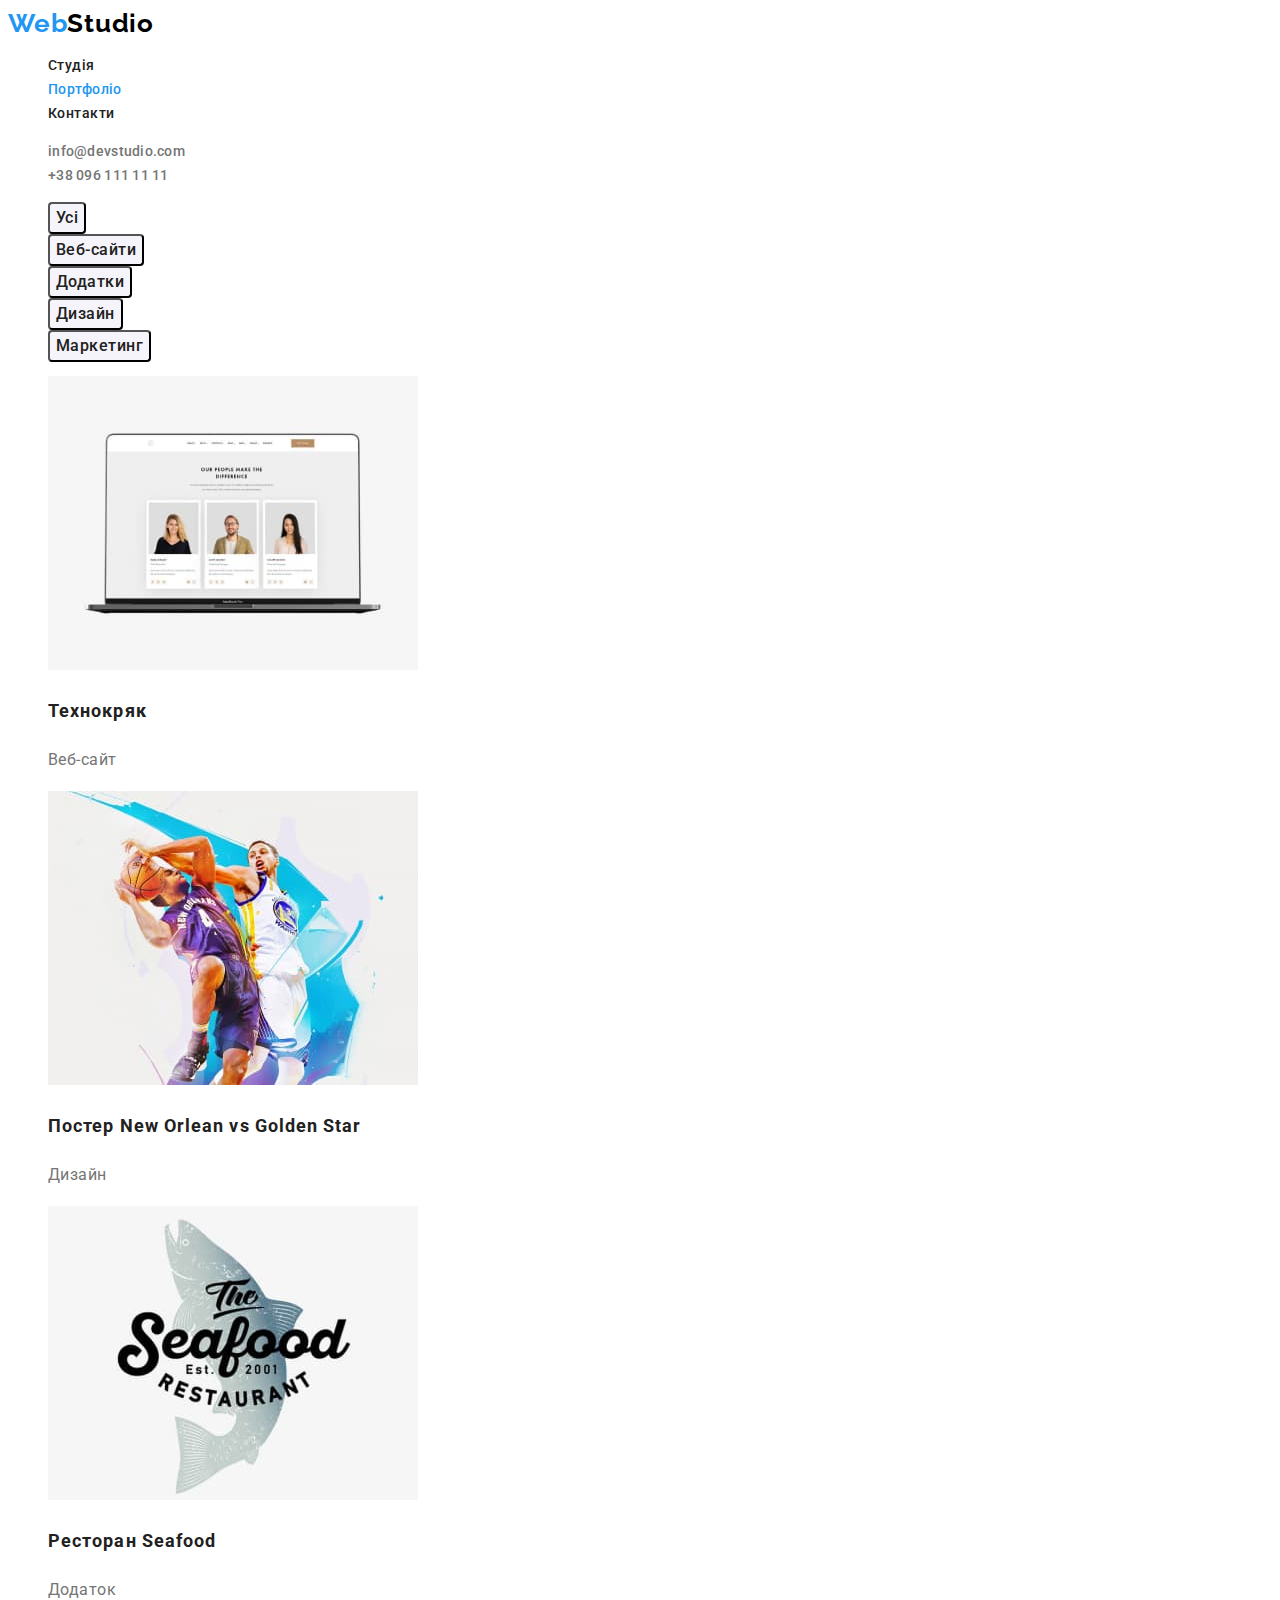
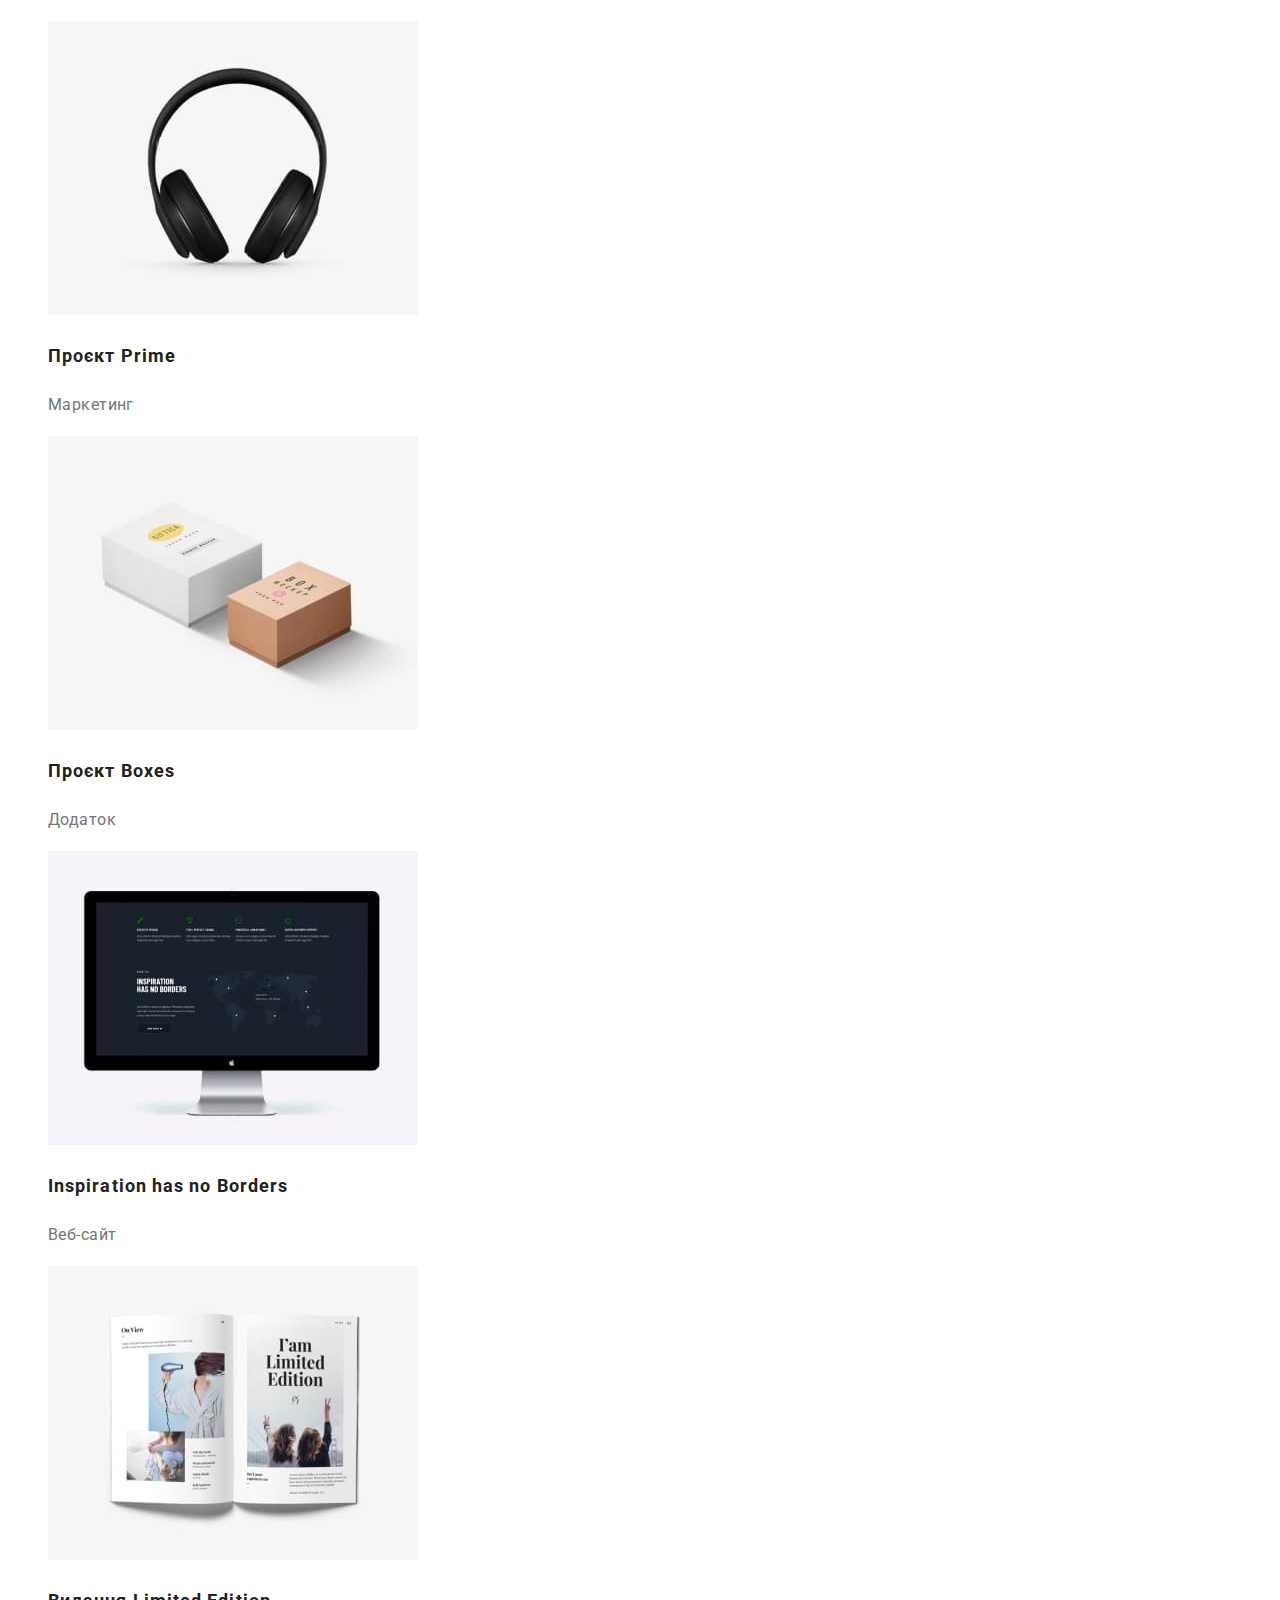
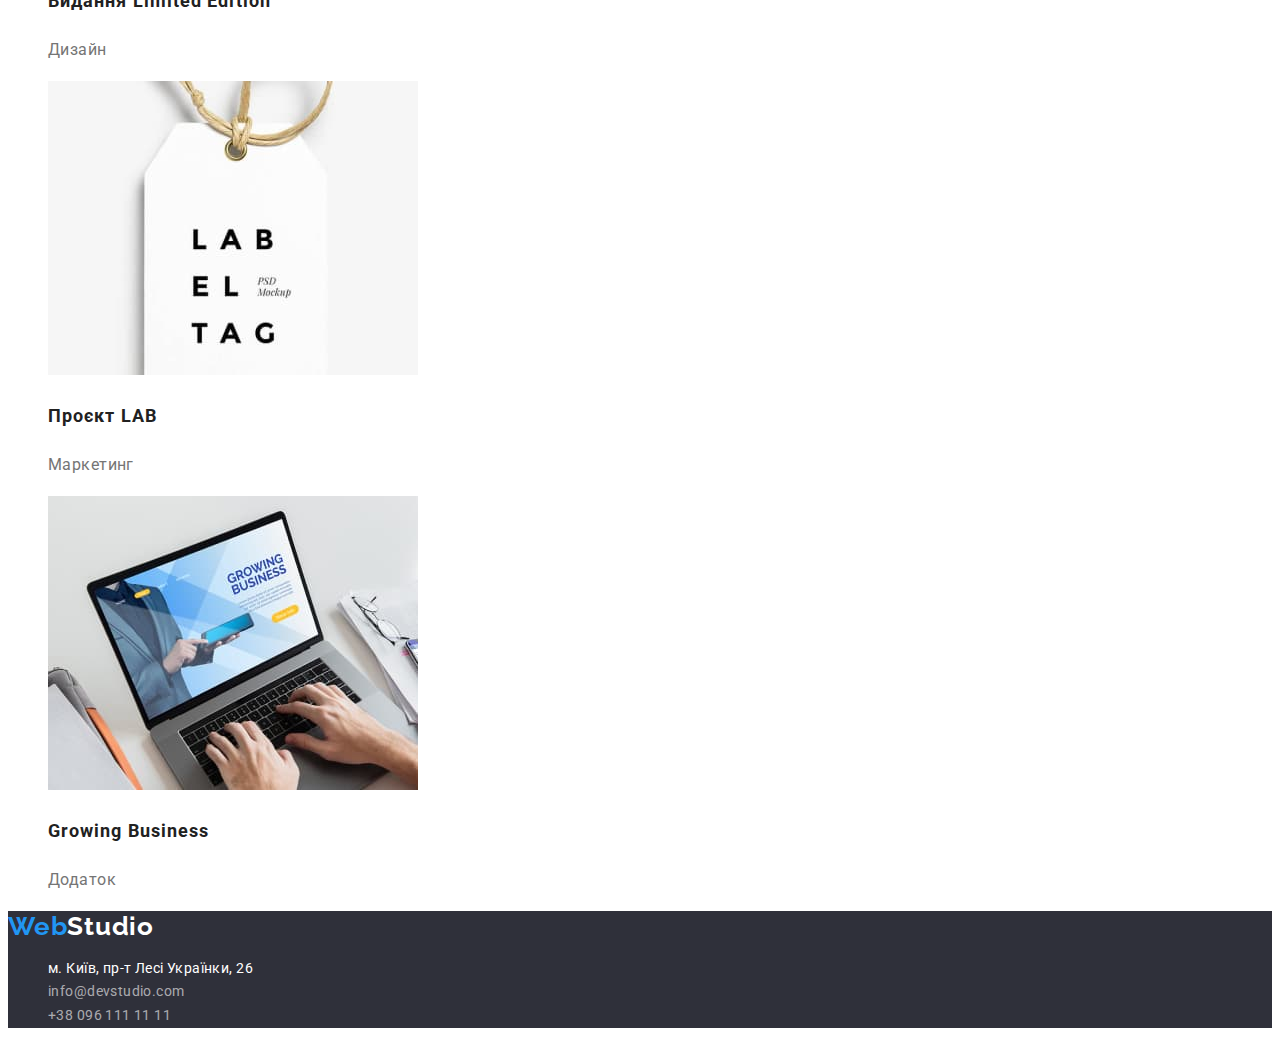
==== portfolio.html @ c6a1ac23 "clone" ====
<!DOCTYPE html>
<html lang="en">
<head>
    <meta charset="UTF-8">
    <meta http-equiv="X-UA-Compatible" content="IE=edge">
    <meta name="viewport" content="width=device-width, initial-scale=1.0">
    <title>Portfolio</title>
    <link rel="stylesheet" href="./css/style.css">
    <link rel="preconnect" href="https://fonts.googleapis.com">
<link rel="preconnect" href="https://fonts.gstatic.com" crossorigin>
<link href="https://fonts.googleapis.com/css2?family=Raleway:wght@700&family=Roboto:wght@400;500;700;900&display=swap" rel="stylesheet">
</head>
<body>
  <!-- Header -->
    <header>
        <nav>
            <a href="./index.html" class="logo">Web<span class="logo-header">Studio</span></a>
            <ul class="list site-nav">
              <li><a href="./index.html" class="link-nav">Студія</a></li>
              <li><a href="./portfolio.html" class="link-nav current">Портфоліо</a></li>
              <li><a href="" class="link-nav">Контакти</a></li>
            </ul>
        </nav>
        <ul class="list">
            <li><a href="mailto:info@devstudio.com" class="contact-head">info@devstudio.com</a></li>
            <li><a href="tel:+380961111111" class="contact-head">+38 096 111 11 11</a></li>
          </ul>
    </header>
    <!-- Main -->
    <main>
      <h1 class="portfolio-hidden">Portfolio</h1>
        <ul class="list portfolio-btn">
            <li><button type="button" class="btn">Усі</button></li>
            <li><button type="button" class="btn">Веб-сайти</button></li>
            <li><button type="button" class="btn">Додатки</button></li>
            <li><button type="button" class="btn">Дизайн</button></li>
            <li><button type="button" class="btn">Маркетинг</button></li>
        </ul>
        <ul class="list">
        <li><img src="./images2/port1.jpg" alt="photo-1" width="370" height="294">
        <h2 class="portfolio-title">Технокряк</h2>
        <p class="portfolio-work">Веб-сайт</p></li>
        <li><img src="./images2/port2.jpg" alt="photo-2" width="370" height="294">
        <h2 class="portfolio-title">Постер New Orlean vs Golden Star</h2>
        <p class="portfolio-work">Дизайн</p></li>
        <li><img src="./images2/port3.jpg" alt="photo-3" width="370" height="294">
        <h2 class="portfolio-title">Ресторан Seafood</h2>
        <p class="portfolio-work">Додаток</p></li>
        <li><img src="./images2/port4.jpg" alt="photo-4" width="370" height="294">
        <h2 class="portfolio-title">Проєкт Prime</h2>
        <p class="portfolio-work">Маркетинг</p></li>
        <li><img src="./images2/port5.jpg" alt="photo-5" width="370" height="294">
        <h2 class="portfolio-title">Проєкт Boxes</h2>
        <p class="portfolio-work">Додаток</p></li>
        <li><img src="./images2/port6.jpg" alt="photo-6" width="370" height="294">
        <h2 class="portfolio-title">Inspiration has no Borders</h2>
        <p class="portfolio-work">Веб-сайт</p></li>
        <li><img src="./images2/port7.jpg" alt="photo-7" width="370" height="294">
        <h2 class="portfolio-title">Видання Limited Edition</h2>
        <p class="portfolio-work">Дизайн</p></li>
        <li><img src="./images2/port8.jpg" alt="photo-8" width="370" height="294">
        <h2 class="portfolio-title">Проєкт LAB</h2>
        <p class="portfolio-work">Маркетинг</p></li>
        <li><img src="./images2/port9.jpg" alt="photo-9" width="370" height="294">
        <h2 class="portfolio-title">Growing Business</h2>
        <p class="portfolio-work">Додаток</p></li>
        </ul>
</main>
    <footer class="footer">
        <a href="./index.html" class="logo">Web<span class="logo-footer">Studio</span></a>
      <address class="adress">
        <ul class="list footer-list">
          <li>
            <a
              href="https://goo.gl/maps/abVn5ZJ4jmGyYHFG7"
              target="blank"
              rel="noopener noreferrer nofollow"
              class="location link"
              >м. Київ, пр-т Лесі Українки, 26</a>
          </li>
          <li>
            <a href="mailto:info@devstudio.com" class="contact-footer">info@devstudio.com</a>
          </li>
          <li>
            <a href="tel:+380961111111" class="contact-footer">+38 096 111 11 11</a>
          </li>
        </ul>
      </address>
    </footer>
    
</body>
</html>
---- css/style.css ----
:root{
    --primary-text-color: #212121;
    --second-text-color: #757575;
    --accent-color: #2196F3;
    --primary-bg-color: #FFFFFF;
    --second-bg-color: #F5F5F5;
    --third-bg-color: #F5F4FA;
    --fourth-bg-color: #2F303A;
    --five-bg-color: #188ce8;
    --black-color: #000000;
    --white-color: #FFFFFF;
    --contact-footer-color: rgba(255, 255, 255, 0.6);

     }
body{
    font-family: 'Roboto', sans-serif;
    color: var(--second-text-color);
    background-color: var(--primary-bg-color);
    font-size: 14px;
    letter-spacing: 0.03em;
    line-height: 1.71;
}


/* Header */
.logo{
    color: var(--accent-color);
    font-family: "Raleway", sans-serif;
  font-weight: 700;
  font-size: 26px;
  line-height: 1.19;
  letter-spacing: 0.03em;
  text-decoration: none;
  
}
.logo-header{
    color: var(--black-color);
}
.list{
    list-style: none;
    
}
.site-nav{
    color: var(--primary-text-color);
}
.site-nav :hover,
.site-nav :focus{
color: var(--accent-color);
}
.site-nav .link-nav.current{
    color: var(--accent-color);
}

.link-nav{
    text-decoration: none;
    color: var(--primary-text-color);
    font-weight: 500;
  line-height: 1.14;
}

.contact-head{
    color: var(--second-text-color);
    text-decoration: none;
    font-weight: 500;
  line-height: 1.14;
  font-size: 14px;
  letter-spacing: 0.02em;
}
.contact-head:hover,
.contact-head:focus{
    color: var(--accent-color);}
    /* Hero */
.hero{
    background-color: var(--fourth-bg-color);
}
.hero-title{
color: var(--primary-bg-color);
font-weight: 900;
font-size: 44px;
line-height: 60px;
text-align: center;
letter-spacing: 0.06em;
text-transform: uppercase;
}
.hero-button{
    font-family: inherit;
    font-weight: 700;
    font-size: 16px;
    line-height: 1.88;
align-items: center;
text-align: center;
letter-spacing: 0.06em;
color: var(--primary-bg-color);
background-color: var(--accent-color);
border-radius: 4px;
cursor: pointer;
}
.hero-button:hover,
.hero-button:focus{
    background-color: var(--five-bg-color);
}
/* Peculiarities */
.visually-hiden{
    position: absolute;
    white-space: nowrap;
    width: 1px;
    height: 1px;
    overflow: hidden;
    border: 0;
    padding: 0;
    clip: rect(0 0 0 0);
    clip-path: inset(50%);
    margin: -1px;
}
.title{
    font-weight: 700;
  letter-spacing: 0.03em;
}
.peculiarities-title{
font-size: 14px;
line-height: 1.14;
letter-spacing: 0.03em;
text-transform: uppercase;
color: var(--primary-text-color);
}
.peculiarities-text{
    color: var(--second-text-color);
    font-weight: 400;
font-size: 14px;
line-height: 1.71;
letter-spacing: 0.03em;
}
/* Our work */
.work-title, .team-title{
    color: var(--primary-text-color);
font-size: 36px;
line-height: 1.17;
text-align: center;
letter-spacing: 0.03em;
}
/* Our team */
.team{
    background-color: var(--third-bg-color)
}
.team-info{
    background-color: var(--primary-bg-color);
}
.name{
    color: var(--primary-text-color);
    font-weight: 500;
font-size: 16px;
line-height: 1.19;
text-align: center;
letter-spacing: 0.03em;
}
.jobs{
    color: var(--second-text-color);
font-size: 16px;
line-height: 1.19;
text-align: center;
}
/* Footer */
.footer{
    background-color: var(--fourth-bg-color);
}
.logo-footer{
    color: var(--white-color);
}
.footer-list{
    letter-spacing: 0.03em;
}
.location{
    color: var(--white-color);
    font-style: normal;
  line-height: 1.71;
  text-decoration: none;
  cursor: pointer;
}
.contact-footer{
    color: var(--contact-footer-color);
    font-style: normal;
  text-decoration: none;
}
.location:hover,
.location:focus,
.contact-footer:hover,
.contact-footer:focus{
    color: var(--accent-color);
}
/* Portfolio */
.portfolio-hidden{
  clip: rect(0 0 0 0);
  clip-path: inset(50%);
  height: 1px;
  overflow: hidden;
  position: absolute;
  white-space: nowrap;
  width: 1px;
}
.btn{
    font-family: inherit;
  font-weight: 500;
  font-size: 16px;
  line-height: 1.63;
  color: var(--primary-text-color);
  background-color: var(--third-bg-color) ;
  border-radius: 4px;
  cursor: pointer;
  text-align: center;
  letter-spacing: 0.03em;
}
.btn:hover,
.btn:focus {
  color: var(--white-color);
  background-color: var(--accent-color) ;
  box-shadow: 0px 3px 1px rgba(0, 0, 0, 0.1), 0px 1px 2px rgba(0, 0, 0, 0.08), 0px 2px 2px rgba(0, 0, 0, 0.12);
}
.portfolio-title{
    color: var(--primary-text-color);
    font-size: 18px;
  line-height: 2;
  letter-spacing: 0.06em;
}
.portfolio-work{
    color: var(--second-text-color);
    font-size: 16px;
  line-height: 1.88;
}
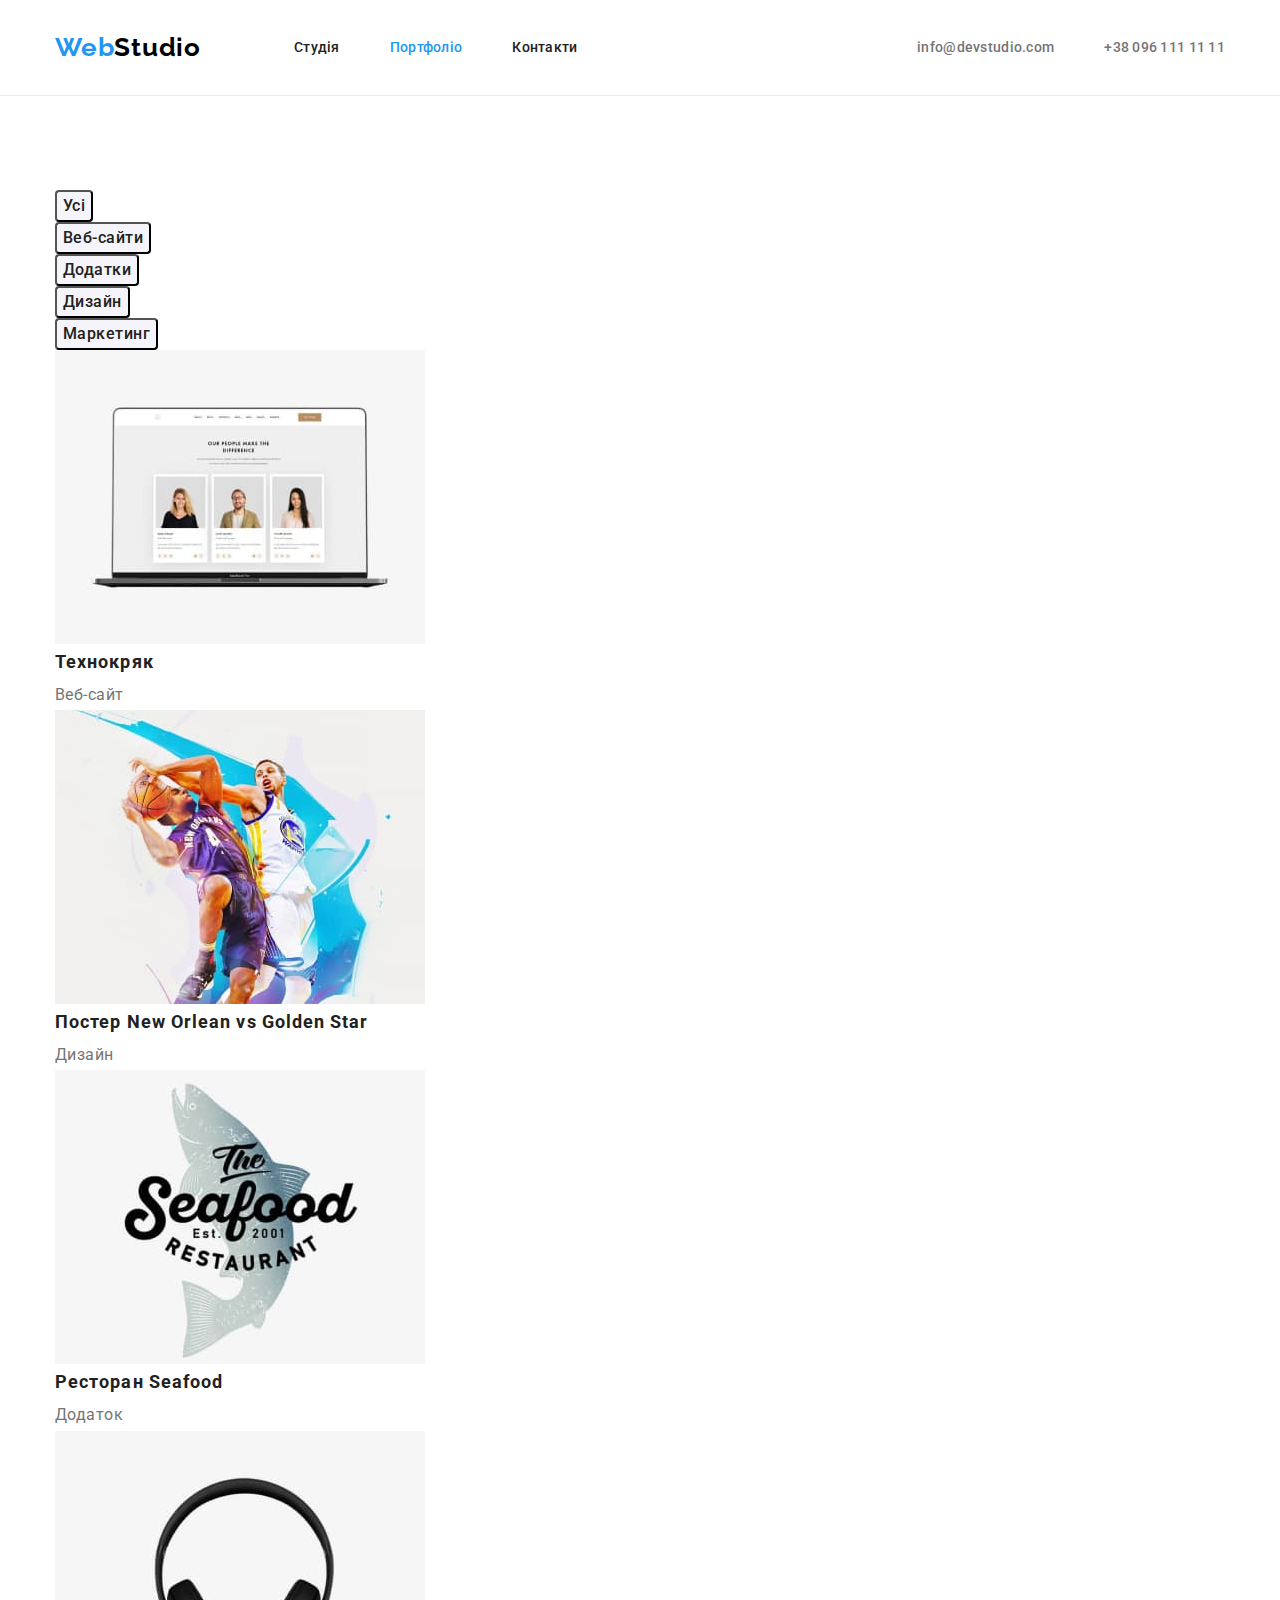
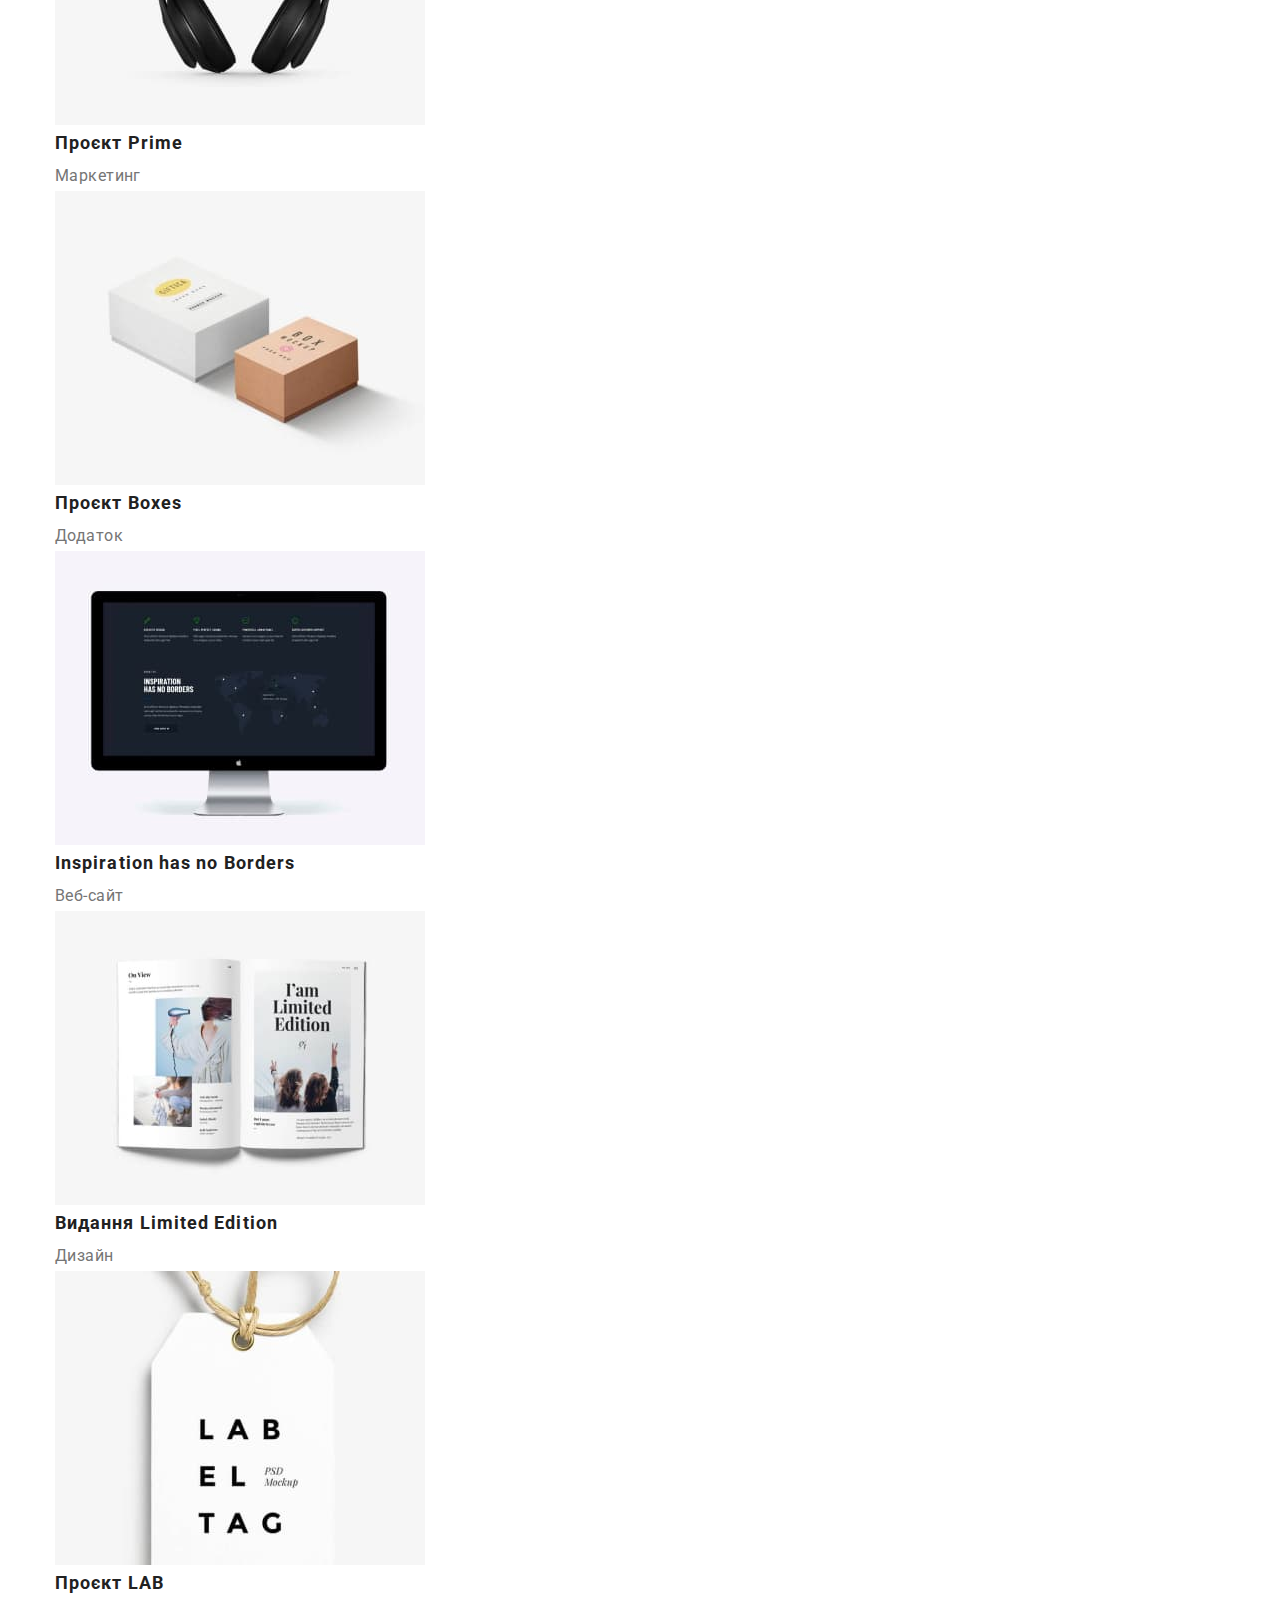
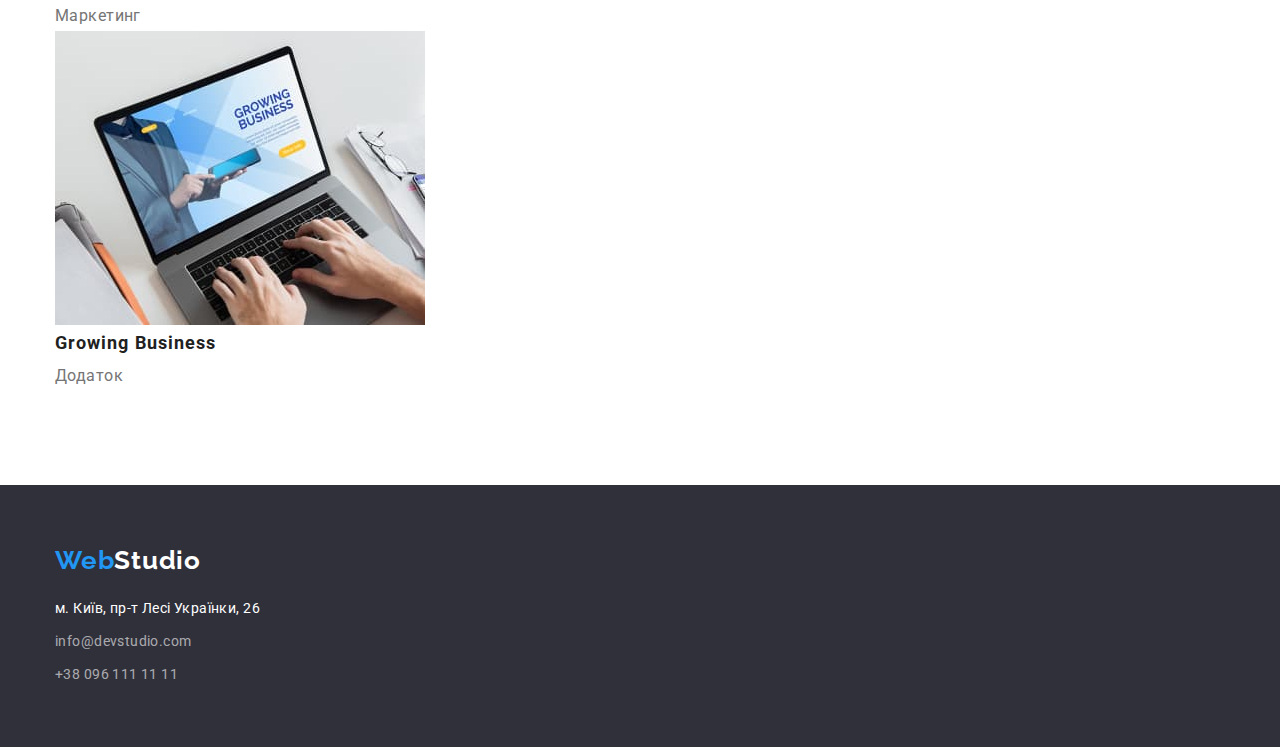
==== commit f3b9d733: "Початок дз-3" ====
--- a/portfolio.html
+++ b/portfolio.html
@@ -1,33 +1,40 @@
 <!DOCTYPE html>
-<html lang="en">
+<html lang="uk">
 <head>
     <meta charset="UTF-8">
     <meta http-equiv="X-UA-Compatible" content="IE=edge">
     <meta name="viewport" content="width=device-width, initial-scale=1.0">
     <title>Portfolio</title>
-    <link rel="stylesheet" href="./css/style.css">
     <link rel="preconnect" href="https://fonts.googleapis.com">
 <link rel="preconnect" href="https://fonts.gstatic.com" crossorigin>
 <link href="https://fonts.googleapis.com/css2?family=Raleway:wght@700&family=Roboto:wght@400;500;700;900&display=swap" rel="stylesheet">
+<link rel="stylesheet"
+      href="https://cdnjs.cloudflare.com/ajax/libs/modern-normalize/1.0.0/modern-normalize.min.css"
+    />
+    <link rel="stylesheet" href="./css/style.css">
 </head>
 <body>
   <!-- Header -->
-    <header>
-        <nav>
-            <a href="./index.html" class="logo">Web<span class="logo-header">Studio</span></a>
+    <header class="header">
+      <div class="container header-nav">
+        <nav class="nav">
+            <a href="./index.html" class="logo logo-nav">Web<span class="logo-header">Studio</span></a>
             <ul class="list site-nav">
-              <li><a href="./index.html" class="link-nav">Студія</a></li>
-              <li><a href="./portfolio.html" class="link-nav current">Портфоліо</a></li>
-              <li><a href="" class="link-nav">Контакти</a></li>
+              <li class="nav-menu"><a href="./index.html" class="link-nav">Студія</a></li>
+              <li class="nav-menu"><a href="./portfolio.html" class="link-nav current">Портфоліо</a></li>
+              <li class="nav-menu"><a href="" class="link-nav">Контакти</a></li>
             </ul>
         </nav>
-        <ul class="list">
-            <li><a href="mailto:info@devstudio.com" class="contact-head">info@devstudio.com</a></li>
-            <li><a href="tel:+380961111111" class="contact-head">+38 096 111 11 11</a></li>
+        <ul class="list site-nav-contact">
+            <li class="nav-menu-contact"><a href="mailto:info@devstudio.com" class="contact-head">info@devstudio.com</a></li>
+            <li class="nav-menu-contact"><a href="tel:+380961111111" class="contact-head">+38 096 111 11 11</a></li>
           </ul>
+        </div>
     </header>
     <!-- Main -->
     <main>
+      <section class="section">
+        <div class="container">
       <h1 class="portfolio-hidden">Portfolio</h1>
         <ul class="list portfolio-btn">
             <li><button type="button" class="btn">Усі</button></li>
@@ -37,40 +44,97 @@
             <li><button type="button" class="btn">Маркетинг</button></li>
         </ul>
         <ul class="list">
-        <li><img src="./images2/port1.jpg" alt="photo-1" width="370" height="294">
+        <li>
+          <a href="#" class="link-portfolio">
+          <img src="./images2/port1.jpg" alt="photo-1" width="370" height="294">
+          <div>
         <h2 class="portfolio-title">Технокряк</h2>
-        <p class="portfolio-work">Веб-сайт</p></li>
-        <li><img src="./images2/port2.jpg" alt="photo-2" width="370" height="294">
+        <p class="portfolio-work">Веб-сайт</p>
+      </div>
+      </a>
+      </li>
+        <li>
+          <a href="#" class="link-portfolio">
+          <img src="./images2/port2.jpg" alt="photo-2" width="370" height="294">
+          <div class="works-examples">
         <h2 class="portfolio-title">Постер New Orlean vs Golden Star</h2>
-        <p class="portfolio-work">Дизайн</p></li>
-        <li><img src="./images2/port3.jpg" alt="photo-3" width="370" height="294">
+        <p class="portfolio-work">Дизайн</p>
+      </div>
+      </a>
+      </li>
+        <li>
+        <a href="#" class="link-portfolio">
+          <img src="./images2/port3.jpg" alt="photo-3" width="370" height="294">
+          <div class="works-examples">
         <h2 class="portfolio-title">Ресторан Seafood</h2>
-        <p class="portfolio-work">Додаток</p></li>
-        <li><img src="./images2/port4.jpg" alt="photo-4" width="370" height="294">
+        <p class="portfolio-work">Додаток</p>
+      </div>
+      </a>
+      </li>
+        <li>
+          <a href="#" class="link-portfolio">
+          <img src="./images2/port4.jpg" alt="photo-4" width="370" height="294">
+          <div class="works-examples">
         <h2 class="portfolio-title">Проєкт Prime</h2>
-        <p class="portfolio-work">Маркетинг</p></li>
-        <li><img src="./images2/port5.jpg" alt="photo-5" width="370" height="294">
+        <p class="portfolio-work">Маркетинг</p>
+      </div>
+      </a>
+      </li>
+        <li>
+          <a href="#" class="link-portfolio">
+          <img src="./images2/port5.jpg" alt="photo-5" width="370" height="294">
+          <div class="works-examples">
         <h2 class="portfolio-title">Проєкт Boxes</h2>
-        <p class="portfolio-work">Додаток</p></li>
-        <li><img src="./images2/port6.jpg" alt="photo-6" width="370" height="294">
+        <p class="portfolio-work">Додаток</p>
+      </div>
+      </a>
+      </li>
+        <li>
+          <a href="#" class="link-portfolio">
+          <img src="./images2/port6.jpg" alt="photo-6" width="370" height="294">
+          <div class="works-examples">
         <h2 class="portfolio-title">Inspiration has no Borders</h2>
-        <p class="portfolio-work">Веб-сайт</p></li>
-        <li><img src="./images2/port7.jpg" alt="photo-7" width="370" height="294">
+        <p class="portfolio-work">Веб-сайт</p>
+      </div>
+      </a>
+      </li>
+        <li>
+          <a href="#" class="link-portfolio">
+          <img src="./images2/port7.jpg" alt="photo-7" width="370" height="294">
+          <div class="works-examples">
         <h2 class="portfolio-title">Видання Limited Edition</h2>
-        <p class="portfolio-work">Дизайн</p></li>
-        <li><img src="./images2/port8.jpg" alt="photo-8" width="370" height="294">
+        <p class="portfolio-work">Дизайн</p>
+      </div>
+        </a>
+      </li>
+        <li>
+          <a href="#" class="link-portfolio">
+          <img src="./images2/port8.jpg" alt="photo-8" width="370" height="294">
+          <div class="works-examples">
         <h2 class="portfolio-title">Проєкт LAB</h2>
-        <p class="portfolio-work">Маркетинг</p></li>
-        <li><img src="./images2/port9.jpg" alt="photo-9" width="370" height="294">
+        <p class="portfolio-work">Маркетинг</p>
+      </div>
+      </a>
+      </li>
+        <li>
+          <a href="#" class="link-portfolio">
+          <img src="./images2/port9.jpg" alt="photo-9" width="370" height="294">
+          <div class="works-examples">
         <h2 class="portfolio-title">Growing Business</h2>
-        <p class="portfolio-work">Додаток</p></li>
+        <p class="portfolio-work">Додаток</p>
+      </div>
+      </a>
+      </li>
         </ul>
+      </div>
+      </section>
 </main>
     <footer class="footer">
+      <div class="container container-footer">
         <a href="./index.html" class="logo">Web<span class="logo-footer">Studio</span></a>
       <address class="adress">
         <ul class="list footer-list">
-          <li>
+          <li class="adress-item">
             <a
               href="https://goo.gl/maps/abVn5ZJ4jmGyYHFG7"
               target="blank"
@@ -78,14 +142,15 @@
               class="location link"
               >м. Київ, пр-т Лесі Українки, 26</a>
           </li>
-          <li>
+          <li class="adress-item">
             <a href="mailto:info@devstudio.com" class="contact-footer">info@devstudio.com</a>
           </li>
-          <li>
+          <li class="adress-item">
             <a href="tel:+380961111111" class="contact-footer">+38 096 111 11 11</a>
           </li>
         </ul>
       </address>
+    </div>
     </footer>
     
 </body>
--- a/css/style.css
+++ b/css/style.css
@@ -9,6 +9,7 @@
     --five-bg-color: #188ce8;
     --black-color: #000000;
     --white-color: #FFFFFF;
+    --color-accent-two: #ECECEC;
     --contact-footer-color: rgba(255, 255, 255, 0.6);
 
      }
@@ -20,9 +21,57 @@
     letter-spacing: 0.03em;
     line-height: 1.71;
 }
+button{
+    font-family: inherit;
+}
+h1,
+h2,
+h3,
+h4,
+p{
+  margin-top: 0;
+  margin-bottom: 0;
+}
+ul{
+  margin-top: 0;
+  margin-bottom: 0;
+  padding-left: 0;
+}
+img{
+    display: block;
+}
+.list{
+    list-style: none;
+}
+.container{
+    width: 1200px;
+  margin-left: auto;
+  margin-right: auto;
+  padding-left: 15px;
+  padding-right: 15px;
+}
+.section {
+    padding-top: 94px;
+    padding-bottom: 94px;
+  }
 
 
 /* Header */
+.header{
+    border-bottom: 1px solid var(--color-accent-two);
+    padding-top: 32px;
+    padding-bottom: 32px;
+}
+
+.header-nav{
+    display: flex;
+    border-bottom: 1px var(--color-accent-two);
+    align-items: center;
+    justify-content: space-between;
+}
+.nav{
+    display: flex;
+}
 .logo{
     color: var(--accent-color);
     font-family: "Raleway", sans-serif;
@@ -30,18 +79,24 @@
   font-size: 26px;
   line-height: 1.19;
   letter-spacing: 0.03em;
-  text-decoration: none;
-  
+  text-decoration: none; 
 }
 .logo-header{
+    font-family: 'Raleway', sans-serif;
+  font-style: normal;
+  font-weight: 700;
+  font-size: 26px;
+  line-height: 1.19;  
     color: var(--black-color);
 }
-.list{
-    list-style: none;
-    
-}
+.logo-nav{
+    margin-right: 93px;
+}
+
 .site-nav{
     color: var(--primary-text-color);
+    display: flex;
+  align-items: center;
 }
 .site-nav :hover,
 .site-nav :focus{
@@ -52,12 +107,22 @@
 }
 
 .link-nav{
+    padding-top: 32px;
+    padding-bottom: 32px;
+
     text-decoration: none;
     color: var(--primary-text-color);
     font-weight: 500;
   line-height: 1.14;
-}
-
+  letter-spacing: 0.02em;
+}
+.nav-menu:not(:last-child){
+    margin-right: 50px;
+}
+.site-nav-contact{
+    display: flex;
+  align-items: center;
+}
 .contact-head{
     color: var(--second-text-color);
     text-decoration: none;
@@ -69,11 +134,28 @@
 .contact-head:hover,
 .contact-head:focus{
     color: var(--accent-color);}
+.nav-menu-contact:not(:first-child){
+    margin-left: 50px;
+}    
+
+
+
     /* Hero */
 .hero{
+    padding-top: 200px;
+    padding-bottom: 200px;
+
     background-color: var(--fourth-bg-color);
 }
+.container-hero{
+    display: flex;
+}
 .hero-title{
+    width: 696px;
+    margin-left: auto;
+    margin-right: auto;
+    margin-bottom: 30px;
+
 color: var(--primary-bg-color);
 font-weight: 900;
 font-size: 44px;
@@ -83,6 +165,18 @@
 text-transform: uppercase;
 }
 .hero-button{
+    left: 692px;
+    top: 430px;
+
+    width: 216px;
+    height: 50px;
+    margin: 0 auto;
+    display: block;
+
+    box-shadow: 0px 4px 4px rgba(0, 0, 0, 0.15);
+    border-radius: 4px;
+    border: 0;
+
     font-family: inherit;
     font-weight: 700;
     font-size: 16px;
@@ -99,6 +193,8 @@
 .hero-button:focus{
     background-color: var(--five-bg-color);
 }
+
+
 /* Peculiarities */
 .visually-hiden{
     position: absolute;
@@ -138,6 +234,9 @@
 text-align: center;
 letter-spacing: 0.03em;
 }
+
+
+
 /* Our team */
 .team{
     background-color: var(--third-bg-color)
@@ -159,9 +258,22 @@
 line-height: 1.19;
 text-align: center;
 }
+
+
+
 /* Footer */
 .footer{
+    padding-top: 60px;
+    padding-bottom: 60px;
+
     background-color: var(--fourth-bg-color);
+}
+.adress{
+    margin-top: 20px;
+}
+.adress-item:nth-child(2n){
+    margin-top: 9px;
+    margin-bottom: 9px;
 }
 .logo-footer{
     color: var(--white-color);
@@ -174,7 +286,6 @@
     font-style: normal;
   line-height: 1.71;
   text-decoration: none;
-  cursor: pointer;
 }
 .contact-footer{
     color: var(--contact-footer-color);
@@ -187,6 +298,9 @@
 .contact-footer:focus{
     color: var(--accent-color);
 }
+
+
+
 /* Portfolio */
 .portfolio-hidden{
   clip: rect(0 0 0 0);
@@ -196,6 +310,9 @@
   position: absolute;
   white-space: nowrap;
   width: 1px;
+}
+.link-portfolio{
+    text-decoration: none;
 }
 .btn{
     font-family: inherit;
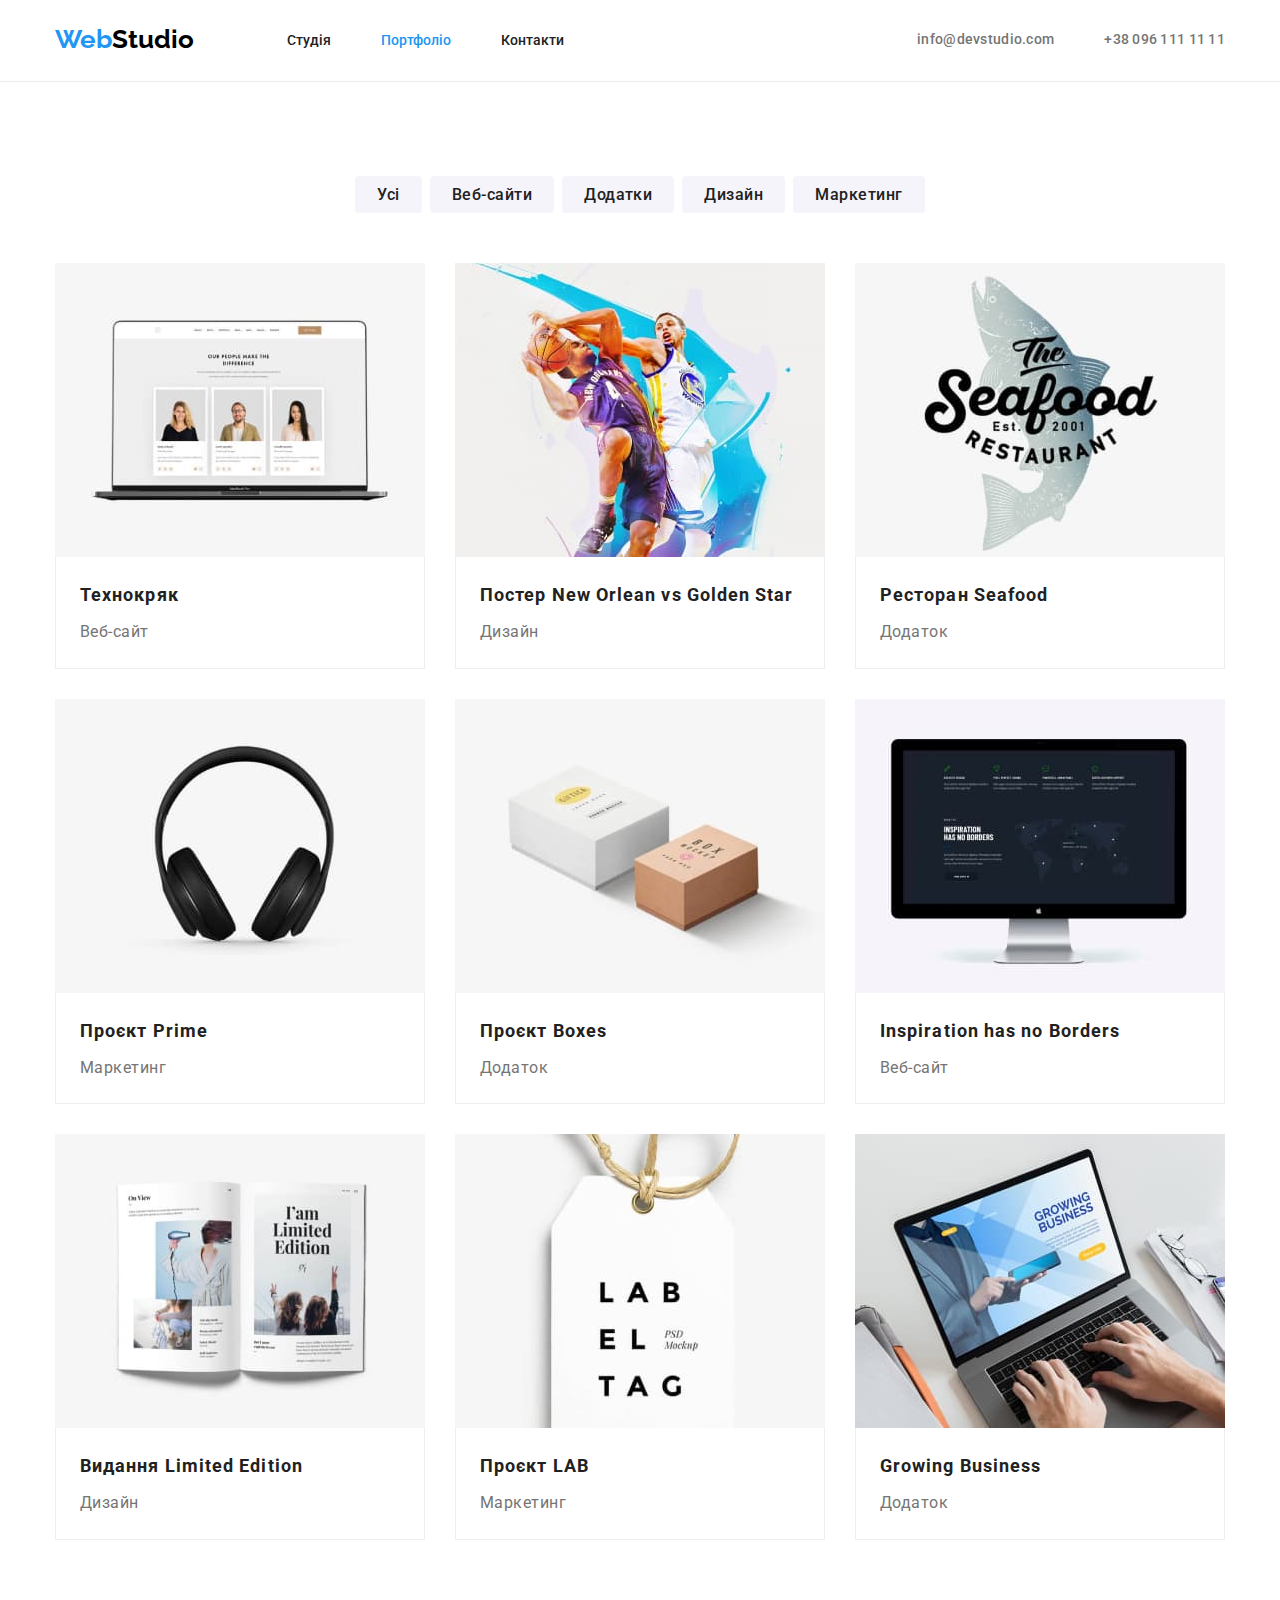
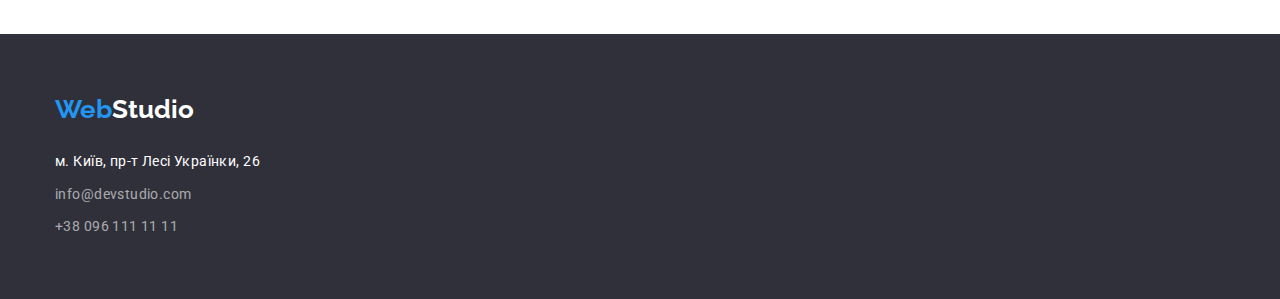
==== commit 3aeafa1a: "Finally 3 hw" ====
--- a/portfolio.html
+++ b/portfolio.html
@@ -1,5 +1,5 @@
 <!DOCTYPE html>
-<html lang="uk">
+<html lang="en">
 <head>
     <meta charset="UTF-8">
     <meta http-equiv="X-UA-Compatible" content="IE=edge">
@@ -17,8 +17,8 @@
   <!-- Header -->
     <header class="header">
       <div class="container header-nav">
-        <nav class="nav">
-            <a href="./index.html" class="logo logo-nav">Web<span class="logo-header">Studio</span></a>
+        <a href="./index.html" class="logo"><span class="logo-web">Web</span>Studio</a>
+        <nav class="nav">            
             <ul class="list site-nav">
               <li class="nav-menu"><a href="./index.html" class="link-nav">Студія</a></li>
               <li class="nav-menu"><a href="./portfolio.html" class="link-nav current">Портфоліо</a></li>
@@ -37,23 +37,23 @@
         <div class="container">
       <h1 class="portfolio-hidden">Portfolio</h1>
         <ul class="list portfolio-btn">
-            <li><button type="button" class="btn">Усі</button></li>
-            <li><button type="button" class="btn">Веб-сайти</button></li>
-            <li><button type="button" class="btn">Додатки</button></li>
-            <li><button type="button" class="btn">Дизайн</button></li>
-            <li><button type="button" class="btn">Маркетинг</button></li>
+            <li class="port-item"><button type="button" class="btn">Усі</button></li>
+            <li class="port-item"><button type="button" class="btn">Веб-сайти</button></li>
+            <li class="port-item"><button type="button" class="btn">Додатки</button></li>
+            <li class="port-item"><button type="button" class="btn">Дизайн</button></li>
+            <li class="port-item"><button type="button" class="btn">Маркетинг</button></li>
         </ul>
-        <ul class="list">
-        <li>
+        <ul class="list section-site">
+        <li class="cards">
           <a href="#" class="link-portfolio">
           <img src="./images2/port1.jpg" alt="photo-1" width="370" height="294">
-          <div>
+          <div class="works-examples">
         <h2 class="portfolio-title">Технокряк</h2>
         <p class="portfolio-work">Веб-сайт</p>
       </div>
       </a>
       </li>
-        <li>
+        <li class="cards">
           <a href="#" class="link-portfolio">
           <img src="./images2/port2.jpg" alt="photo-2" width="370" height="294">
           <div class="works-examples">
@@ -62,7 +62,7 @@
       </div>
       </a>
       </li>
-        <li>
+        <li class="cards">
         <a href="#" class="link-portfolio">
           <img src="./images2/port3.jpg" alt="photo-3" width="370" height="294">
           <div class="works-examples">
@@ -71,7 +71,7 @@
       </div>
       </a>
       </li>
-        <li>
+        <li class="cards">
           <a href="#" class="link-portfolio">
           <img src="./images2/port4.jpg" alt="photo-4" width="370" height="294">
           <div class="works-examples">
@@ -80,7 +80,7 @@
       </div>
       </a>
       </li>
-        <li>
+        <li class="cards">
           <a href="#" class="link-portfolio">
           <img src="./images2/port5.jpg" alt="photo-5" width="370" height="294">
           <div class="works-examples">
@@ -89,7 +89,7 @@
       </div>
       </a>
       </li>
-        <li>
+        <li class="cards">
           <a href="#" class="link-portfolio">
           <img src="./images2/port6.jpg" alt="photo-6" width="370" height="294">
           <div class="works-examples">
@@ -98,7 +98,7 @@
       </div>
       </a>
       </li>
-        <li>
+        <li class="cards">
           <a href="#" class="link-portfolio">
           <img src="./images2/port7.jpg" alt="photo-7" width="370" height="294">
           <div class="works-examples">
@@ -107,7 +107,7 @@
       </div>
         </a>
       </li>
-        <li>
+        <li class="cards">
           <a href="#" class="link-portfolio">
           <img src="./images2/port8.jpg" alt="photo-8" width="370" height="294">
           <div class="works-examples">
@@ -116,7 +116,7 @@
       </div>
       </a>
       </li>
-        <li>
+        <li class="cards">
           <a href="#" class="link-portfolio">
           <img src="./images2/port9.jpg" alt="photo-9" width="370" height="294">
           <div class="works-examples">
@@ -131,7 +131,7 @@
 </main>
     <footer class="footer">
       <div class="container container-footer">
-        <a href="./index.html" class="logo">Web<span class="logo-footer">Studio</span></a>
+        <a href="./index.html" class="logo"><span class="logo-web">Web</span>Studio</a>
       <address class="adress">
         <ul class="list footer-list">
           <li class="adress-item">
--- a/css/style.css
+++ b/css/style.css
@@ -13,130 +13,146 @@
     --contact-footer-color: rgba(255, 255, 255, 0.6);
 
      }
+    
 body{
     font-family: 'Roboto', sans-serif;
     color: var(--second-text-color);
     background-color: var(--primary-bg-color);
-    font-size: 14px;
-    letter-spacing: 0.03em;
-    line-height: 1.71;
-}
-button{
-    font-family: inherit;
-}
+}
+
 h1,
 h2,
 h3,
 h4,
-p{
+p {
   margin-top: 0;
   margin-bottom: 0;
 }
-ul{
+
+ul,
+ol {
   margin-top: 0;
   margin-bottom: 0;
   padding-left: 0;
 }
-img{
+
+img {
     display: block;
-}
+  }
+
+button{
+    font-family: inherit;
+}
+
 .list{
     list-style: none;
+    margin: 0;
+    padding: 0;
 }
 .container{
-    width: 1200px;
+  max-width: 1200px;
+    padding: 0 15px;
   margin-left: auto;
   margin-right: auto;
-  padding-left: 15px;
-  padding-right: 15px;
-}
-.section {
-    padding-top: 94px;
-    padding-bottom: 94px;
-  }
+  
+}
+
+.section{
+  padding-top: 94px;
+  padding-bottom: 94px;
+}
+
 
 
 /* Header */
 .header{
-    border-bottom: 1px solid var(--color-accent-two);
-    padding-top: 32px;
-    padding-bottom: 32px;
-}
-
-.header-nav{
-    display: flex;
-    border-bottom: 1px var(--color-accent-two);
-    align-items: center;
-    justify-content: space-between;
-}
-.nav{
-    display: flex;
-}
+    border-bottom: 1px solid #ECECEC;
+}
+
 .logo{
-    color: var(--accent-color);
-    font-family: "Raleway", sans-serif;
-  font-weight: 700;
-  font-size: 26px;
-  line-height: 1.19;
-  letter-spacing: 0.03em;
-  text-decoration: none; 
-}
-.logo-header{
+    color: #000000;
+
     font-family: 'Raleway', sans-serif;
   font-style: normal;
   font-weight: 700;
   font-size: 26px;
-  line-height: 1.19;  
-    color: var(--black-color);
-}
-.logo-nav{
-    margin-right: 93px;
+  line-height: 1.2;
+
+  margin-top: 24px;
+  margin-bottom: 25px;
+
+  text-decoration: none;
+}
+.header-nav{
+    display: flex;
+  align-items: center;
+  width: 1200px;
+  padding: 0 215;
+ }
+
+ .logo-web{
+    color: var(--accent-color);
+ }
+
+.nav{
+    margin-left: 93px;
 }
 
 .site-nav{
-    color: var(--primary-text-color);
-    display: flex;
-  align-items: center;
-}
-.site-nav :hover,
-.site-nav :focus{
-color: var(--accent-color);
+    display: flex;
+}
+.nav-menu:not(:last-child){
+    margin-right: 50px;
 }
 .site-nav .link-nav.current{
     color: var(--accent-color);
 }
-
 .link-nav{
-    padding-top: 32px;
-    padding-bottom: 32px;
-
+    display: block;
+  padding-top: 32px;
+  padding-bottom: 32px;
+
+  color: var(--primary-text-color);
+
+  font-weight: 500;
+  font-size: 14px;
+  line-height: 1.2;
+
+  text-decoration: none;
+}
+.link-nav:hover,
+.link-nav:focus{
+    color: var(--accent-color);
+}
+.site-nav-contact{
+    margin-left: auto;
+  display: flex;
+  align-items: center;
+}
+.nav-menu-contact{
+    margin-right: 50px;
+}
+.nav-menu-contact:last-child{
+    margin-right: 0;
+}
+.contact-head{
     text-decoration: none;
-    color: var(--primary-text-color);
-    font-weight: 500;
+
+  padding-top: 32px;
+  padding-bottom: 32px;
+  display: inline-block;
+
+  font-weight: 500;
+  font-size: 14px;
   line-height: 1.14;
   letter-spacing: 0.02em;
-}
-.nav-menu:not(:last-child){
-    margin-right: 50px;
-}
-.site-nav-contact{
-    display: flex;
-  align-items: center;
-}
-.contact-head{
-    color: var(--second-text-color);
-    text-decoration: none;
-    font-weight: 500;
-  line-height: 1.14;
-  font-size: 14px;
-  letter-spacing: 0.02em;
+
+  color: var(--second-text-color);
 }
 .contact-head:hover,
 .contact-head:focus{
-    color: var(--accent-color);}
-.nav-menu-contact:not(:first-child){
-    margin-left: 50px;
-}    
+    color: var(--accent-color);
+}
 
 
 
@@ -149,49 +165,58 @@
 }
 .container-hero{
     display: flex;
+    width: 1200px;
+  padding: 200px auto 280px;
+
+  flex-direction: column;
+  text-align: center;
+
+  align-items: center;
 }
 .hero-title{
-    width: 696px;
     margin-left: auto;
     margin-right: auto;
     margin-bottom: 30px;
-
-color: var(--primary-bg-color);
-font-weight: 900;
-font-size: 44px;
-line-height: 60px;
-text-align: center;
-letter-spacing: 0.06em;
-text-transform: uppercase;
-}
+  
+    letter-spacing: 0.06em;
+  
+    max-width: 696px;
+  
+    font-weight: 900;
+    font-size: 44px;
+    line-height: 60px;
+  
+    align-items: center;
+    text-transform: uppercase;
+
+    color: var(--white-color);
+}
+    
+
 .hero-button{
-    left: 692px;
-    top: 430px;
-
-    width: 216px;
-    height: 50px;
-    margin: 0 auto;
-    display: block;
-
-    box-shadow: 0px 4px 4px rgba(0, 0, 0, 0.15);
-    border-radius: 4px;
-    border: 0;
-
-    font-family: inherit;
-    font-weight: 700;
-    font-size: 16px;
-    line-height: 1.88;
-align-items: center;
-text-align: center;
-letter-spacing: 0.06em;
+    display: flex;
+  align-items: center;
+  text-align: center;
+
+  font-weight: 700;
+  font-size: 16px;
+  line-height: 1.9;
+  text-align: center;
+  letter-spacing: 0.06em;
+
+  cursor: pointer;
+  border-radius: 4px;
+  border: 0;
+
+  padding: 10px 32px;
+
 color: var(--primary-bg-color);
 background-color: var(--accent-color);
-border-radius: 4px;
-cursor: pointer;
 }
 .hero-button:hover,
 .hero-button:focus{
     background-color: var(--five-bg-color);
+    color: var(--white-color);
 }
 
 
@@ -208,32 +233,66 @@
     clip-path: inset(50%);
     margin: -1px;
 }
+.container.feature-list{
+    background-color:var(--primary-bg-color)
+}
+
 .title{
     font-weight: 700;
   letter-spacing: 0.03em;
 }
 .peculiarities-title{
-font-size: 14px;
-line-height: 1.14;
-letter-spacing: 0.03em;
-text-transform: uppercase;
-color: var(--primary-text-color);
+    font-weight: 700;
+    font-size: 14px;
+    line-height: 1.14;
+    letter-spacing: 0.03em;
+    text-transform: uppercase;
+    margin-bottom: 10px;
+    color: var(--primary-text-color); 
+}
+.peculiarities-list{
+    display: flex;
+}
+.peculiarities-item{
+    width: 270px;
+  margin-right: 30px;
+}
+.peculiarities-item:last-child{
+    margin-right: 0;
 }
 .peculiarities-text{
     color: var(--second-text-color);
     font-weight: 400;
-font-size: 14px;
-line-height: 1.71;
-letter-spacing: 0.03em;
+  font-size: 14px;
+  line-height: 1.7;
 }
 /* Our work */
-.work-title, .team-title{
-    color: var(--primary-text-color);
-font-size: 36px;
-line-height: 1.17;
-text-align: center;
-letter-spacing: 0.03em;
-}
+.our-work-section{
+    padding-top: 0;
+}
+.container-work{
+    display: flex;
+  flex-direction: column;
+}
+.work-title{
+    margin-bottom: 50px;
+
+  font-weight: 700;
+  font-size: 36px;
+  line-height: 1.2;
+  text-align: center;
+  letter-spacing: 0.03em;
+
+  background-color: var(--primary-bg-color);
+  color: var(--primary-text-color);
+}
+.work-list{
+    display: flex;
+  gap: 30px;
+
+  background-color: var(--primary-bg-color);
+}
+
 
 
 
@@ -241,55 +300,95 @@
 .team{
     background-color: var(--third-bg-color)
 }
+.section-team{
+    align-content: center;
+    background-color: var(--primary-bg-color);
+
+    padding: 30px 5px;
+  box-shadow: 0px 1px 3px rgba(0, 0, 0, 0.12), 0px 1px 1px rgba(0, 0, 0, 0.14),
+    0px 2px 1px rgba(0, 0, 0, 0.2);
+  border-radius: 0px 0px 4px 4px;
+}
 .team-info{
-    background-color: var(--primary-bg-color);
+    /* background-color: var(--primary-bg-color); */
+    width: 270px;
+}
+.team-title{
+  font-size: 36px;
+    line-height: 1.2;
+    margin: auto;
+    text-align: center;
+    color: var(--primary-text-color);
+}
+.team-info:not(:last-child){
+    margin-right: 30px;
+}
+.team-list{
+    display: flex;
+    padding-top: 50px;
 }
 .name{
     color: var(--primary-text-color);
+
     font-weight: 500;
-font-size: 16px;
-line-height: 1.19;
-text-align: center;
-letter-spacing: 0.03em;
+  font-size: 16px;
+  line-height: 19px;
+
+  margin-bottom: 10px;
+
+  text-align: center;
+  letter-spacing: 0.03em;
 }
 .jobs{
     color: var(--second-text-color);
-font-size: 16px;
-line-height: 1.19;
-text-align: center;
+    font-weight: 400;
+    font-size: 16px;
+    line-height: 19px;
+  
+    text-align: center;
+    letter-spacing: 0.03em;
 }
 
 
 
 /* Footer */
 .footer{
+    background-color: var(--fourth-bg-color);
+
     padding-top: 60px;
-    padding-bottom: 60px;
-
-    background-color: var(--fourth-bg-color);
+  padding-bottom: 60px;
+}
+.container-footer{
+  display: flex;
+  flex-direction: column;
+  
+  width: 1200px;
+}
+.footer .logo {
+  color: var(--white-color);
+  margin-top: 0;
 }
 .adress{
-    margin-top: 20px;
-}
-.adress-item:nth-child(2n){
-    margin-top: 9px;
-    margin-bottom: 9px;
-}
-.logo-footer{
-    color: var(--white-color);
-}
-.footer-list{
-    letter-spacing: 0.03em;
-}
+  font-style: normal;
+}
+.adress-item:not(:last-child){
+  margin-bottom: 9px;
+}
+   
 .location{
     color: var(--white-color);
-    font-style: normal;
-  line-height: 1.71;
+    font-weight: 400;
+  font-size: 14px;
+  line-height: 1.7;
+  letter-spacing: 0.03em;
   text-decoration: none;
 }
 .contact-footer{
     color: var(--contact-footer-color);
-    font-style: normal;
+    font-weight: 400;
+  font-size: 14px;
+  line-height: 1.7;
+  letter-spacing: 0.03em;
   text-decoration: none;
 }
 .location:hover,
@@ -311,20 +410,36 @@
   white-space: nowrap;
   width: 1px;
 }
+.portfolio-btn{
+  display: flex;
+  flex-wrap: wrap;
+  justify-content: center;
+  background-color: var(--primary-bg-color);
+  margin-bottom: 50px;
+}
+.port-item:not(:last-child){
+  margin-right: 8px;
+}
+
 .link-portfolio{
     text-decoration: none;
 }
 .btn{
-    font-family: inherit;
-  font-weight: 500;
-  font-size: 16px;
-  line-height: 1.63;
-  color: var(--primary-text-color);
-  background-color: var(--third-bg-color) ;
+    color: var(--primary-text-color);
+    background-color: var(--third-bg-color) ;
+
+    font-weight: 500;
+  line-height: 1.6;
+
+  text-align: center;
+  letter-spacing: 0.03em;
+
   border-radius: 4px;
+  border: none;
+
+  padding: 6px 22px;
+
   cursor: pointer;
-  text-align: center;
-  letter-spacing: 0.03em;
 }
 .btn:hover,
 .btn:focus {
@@ -332,14 +447,41 @@
   background-color: var(--accent-color) ;
   box-shadow: 0px 3px 1px rgba(0, 0, 0, 0.1), 0px 1px 2px rgba(0, 0, 0, 0.08), 0px 2px 2px rgba(0, 0, 0, 0.12);
 }
+
+.section-site{
+  display: flex;
+  flex-wrap: wrap;
+  gap: 30px;
+
+  background-color: var(--primary-bg-color);
+}
+
+.works-examples{
+  padding: 20px 24px;
+
+  background-color: var(--primary-bg-color);
+  border: 1px solid #000000;
+  border-top: none;
+  border-color: #EEEEEE;
+}
+
+.cards{
+  width: 370px;
+}
+
 .portfolio-title{
     color: var(--primary-text-color);
-    font-size: 18px;
+    
+  font-size: 18px;
   line-height: 2;
+
   letter-spacing: 0.06em;
+
+  margin-bottom: 4px;
 }
 .portfolio-work{
     color: var(--second-text-color);
-    font-size: 16px;
-  line-height: 1.88;
-}
+    line-height: 1.9;
+  font-size: 16px;
+  letter-spacing: 0.03em;
+}
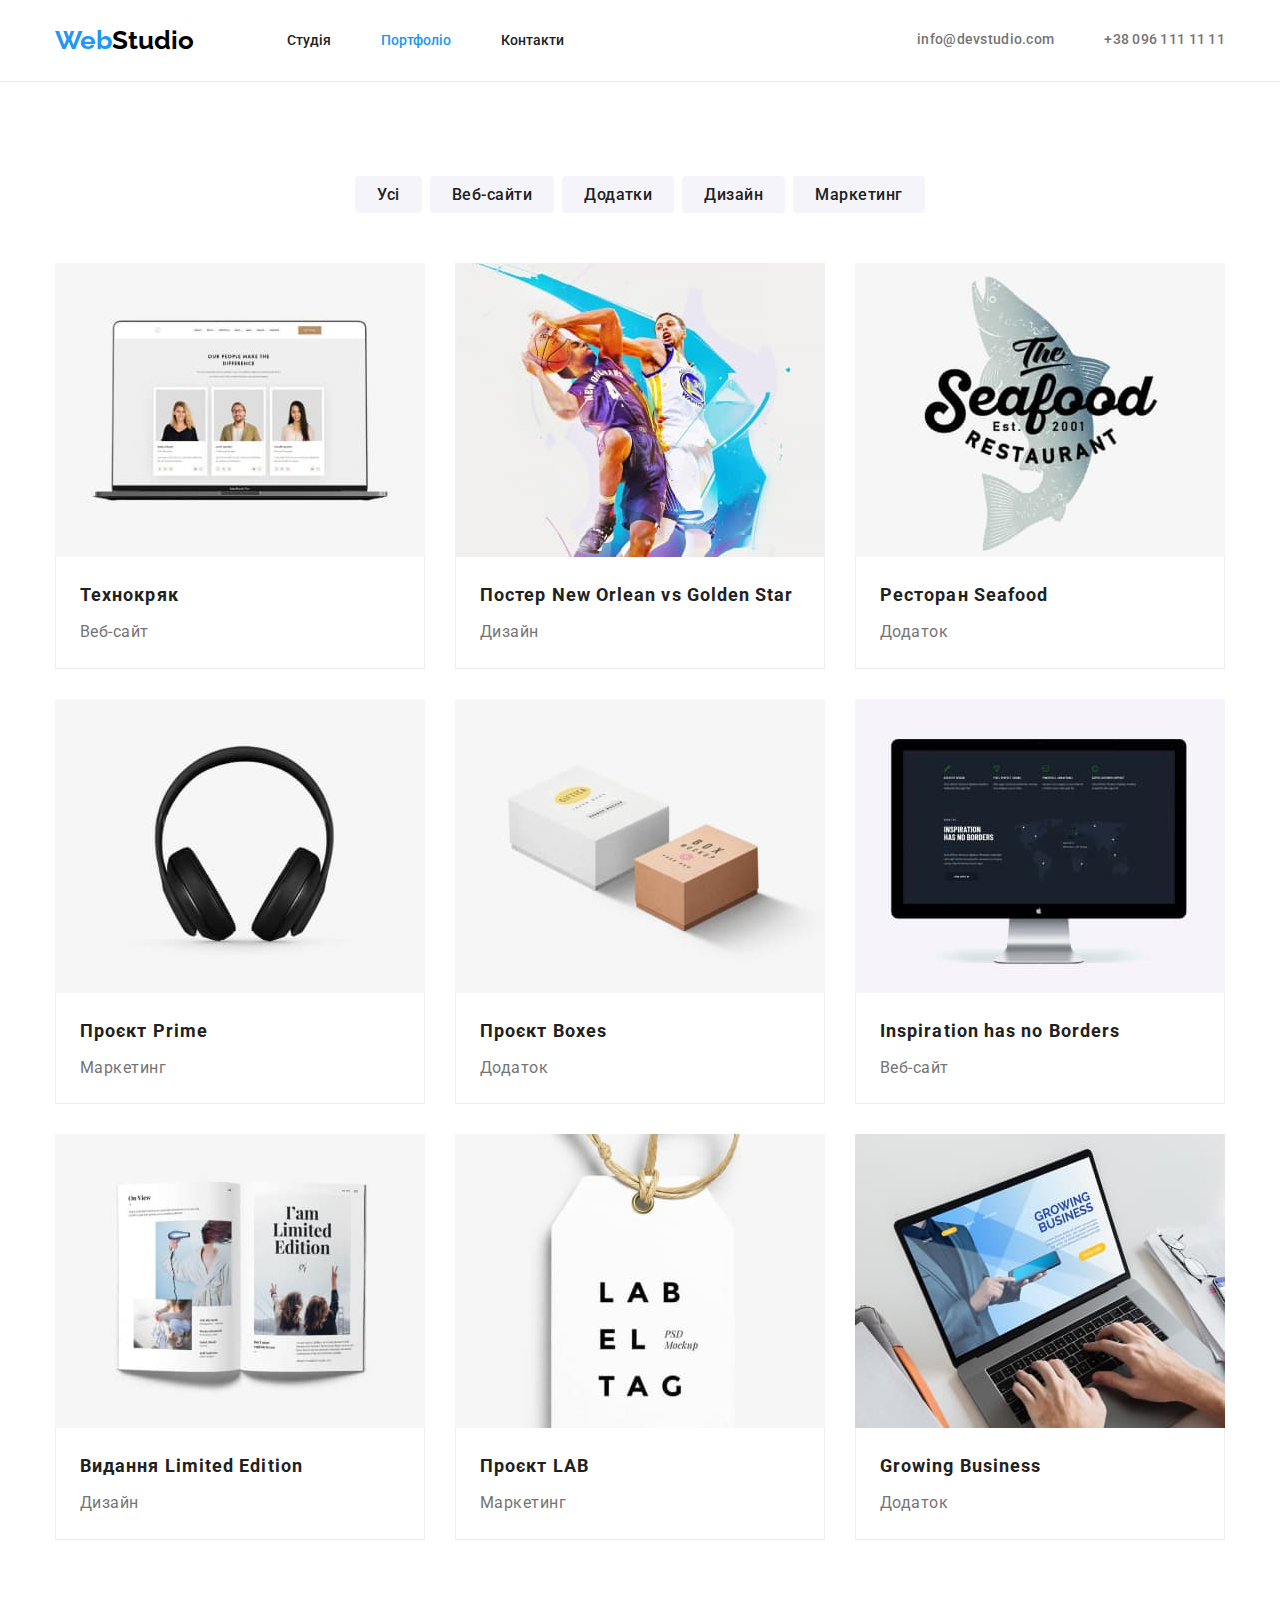
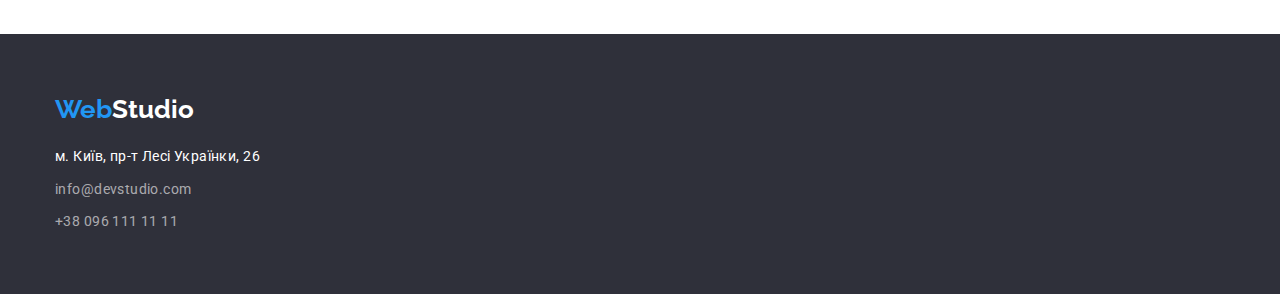
==== commit d8776fc8: "Поправки ментора" ====
--- a/portfolio.html
+++ b/portfolio.html
@@ -130,7 +130,7 @@
       </section>
 </main>
     <footer class="footer">
-      <div class="container container-footer">
+      <div class="container">
         <a href="./index.html" class="logo"><span class="logo-web">Web</span>Studio</a>
       <address class="adress">
         <ul class="list footer-list">
--- a/css/style.css
+++ b/css/style.css
@@ -10,6 +10,7 @@
     --black-color: #000000;
     --white-color: #FFFFFF;
     --color-accent-two: #ECECEC;
+    --border-color: #EEEEEE;
     --contact-footer-color: rgba(255, 255, 255, 0.6);
 
      }
@@ -66,11 +67,11 @@
 
 /* Header */
 .header{
-    border-bottom: 1px solid #ECECEC;
+    border-bottom: 1px solid var(--color-accent-two);
 }
 
 .logo{
-    color: #000000;
+    color: var(--black-color);
 
     font-family: 'Raleway', sans-serif;
   font-style: normal;
@@ -78,9 +79,6 @@
   font-size: 26px;
   line-height: 1.2;
 
-  margin-top: 24px;
-  margin-bottom: 25px;
-
   text-decoration: none;
 }
 .header-nav{
@@ -166,7 +164,6 @@
 .container-hero{
     display: flex;
     width: 1200px;
-  padding: 200px auto 280px;
 
   flex-direction: column;
   text-align: center;
@@ -194,10 +191,6 @@
     
 
 .hero-button{
-    display: flex;
-  align-items: center;
-  text-align: center;
-
   font-weight: 700;
   font-size: 16px;
   line-height: 1.9;
@@ -302,30 +295,29 @@
 }
 .section-team{
     align-content: center;
+
+    padding: 30px 5px;
+}
+.team-info{
     background-color: var(--primary-bg-color);
-
-    padding: 30px 5px;
-  box-shadow: 0px 1px 3px rgba(0, 0, 0, 0.12), 0px 1px 1px rgba(0, 0, 0, 0.14),
+    width: 270px;
+    box-shadow: 0px 1px 3px rgba(0, 0, 0, 0.12), 0px 1px 1px rgba(0, 0, 0, 0.14),
     0px 2px 1px rgba(0, 0, 0, 0.2);
   border-radius: 0px 0px 4px 4px;
-}
-.team-info{
-    /* background-color: var(--primary-bg-color); */
-    width: 270px;
 }
 .team-title{
   font-size: 36px;
     line-height: 1.2;
-    margin: auto;
     text-align: center;
     color: var(--primary-text-color);
+
+    margin-bottom: 50px;
 }
 .team-info:not(:last-child){
     margin-right: 30px;
 }
 .team-list{
     display: flex;
-    padding-top: 50px;
 }
 .name{
     color: var(--primary-text-color);
@@ -358,18 +350,15 @@
     padding-top: 60px;
   padding-bottom: 60px;
 }
-.container-footer{
-  display: flex;
-  flex-direction: column;
-  
-  width: 1200px;
-}
+
 .footer .logo {
   color: var(--white-color);
   margin-top: 0;
+  
 }
 .adress{
   font-style: normal;
+  margin-top: 20px;
 }
 .adress-item:not(:last-child){
   margin-bottom: 9px;
@@ -460,9 +449,9 @@
   padding: 20px 24px;
 
   background-color: var(--primary-bg-color);
-  border: 1px solid #000000;
+  border: 1px solid var(--border-color);
   border-top: none;
-  border-color: #EEEEEE;
+  
 }
 
 .cards{
